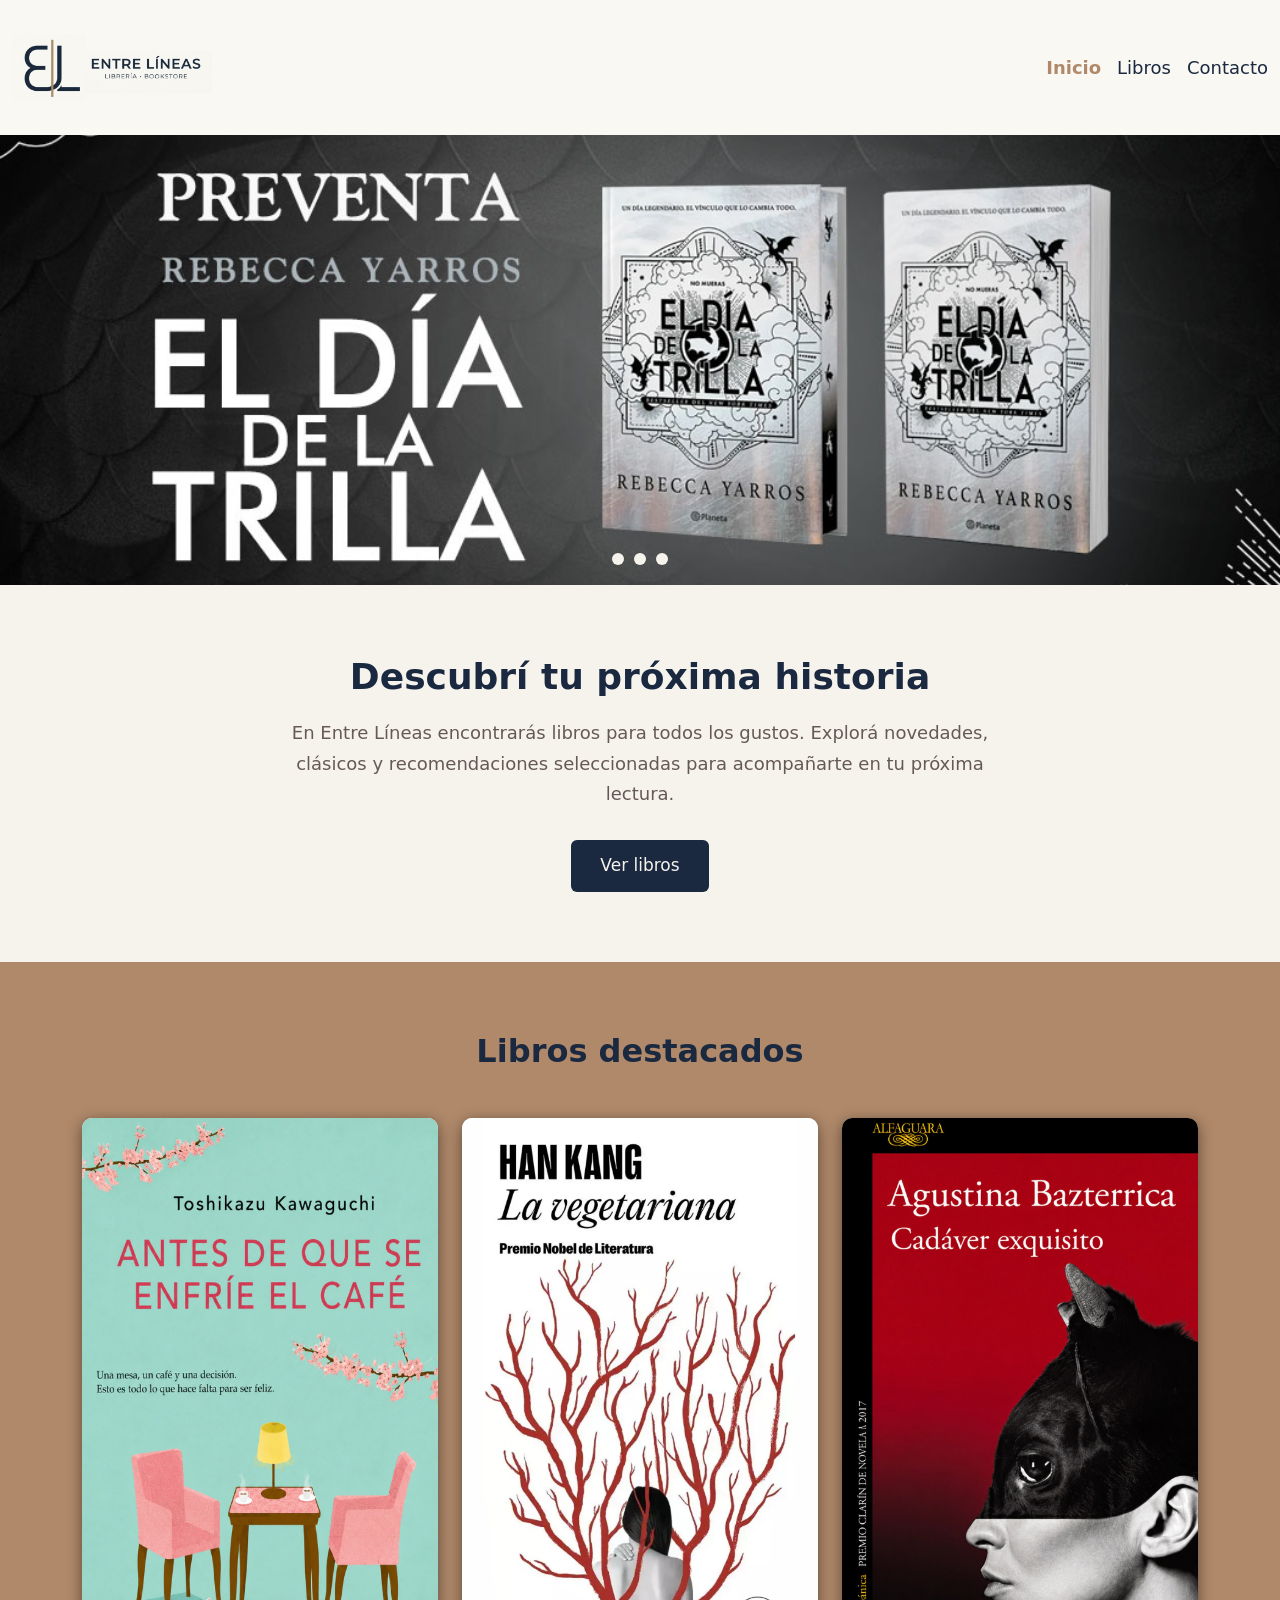
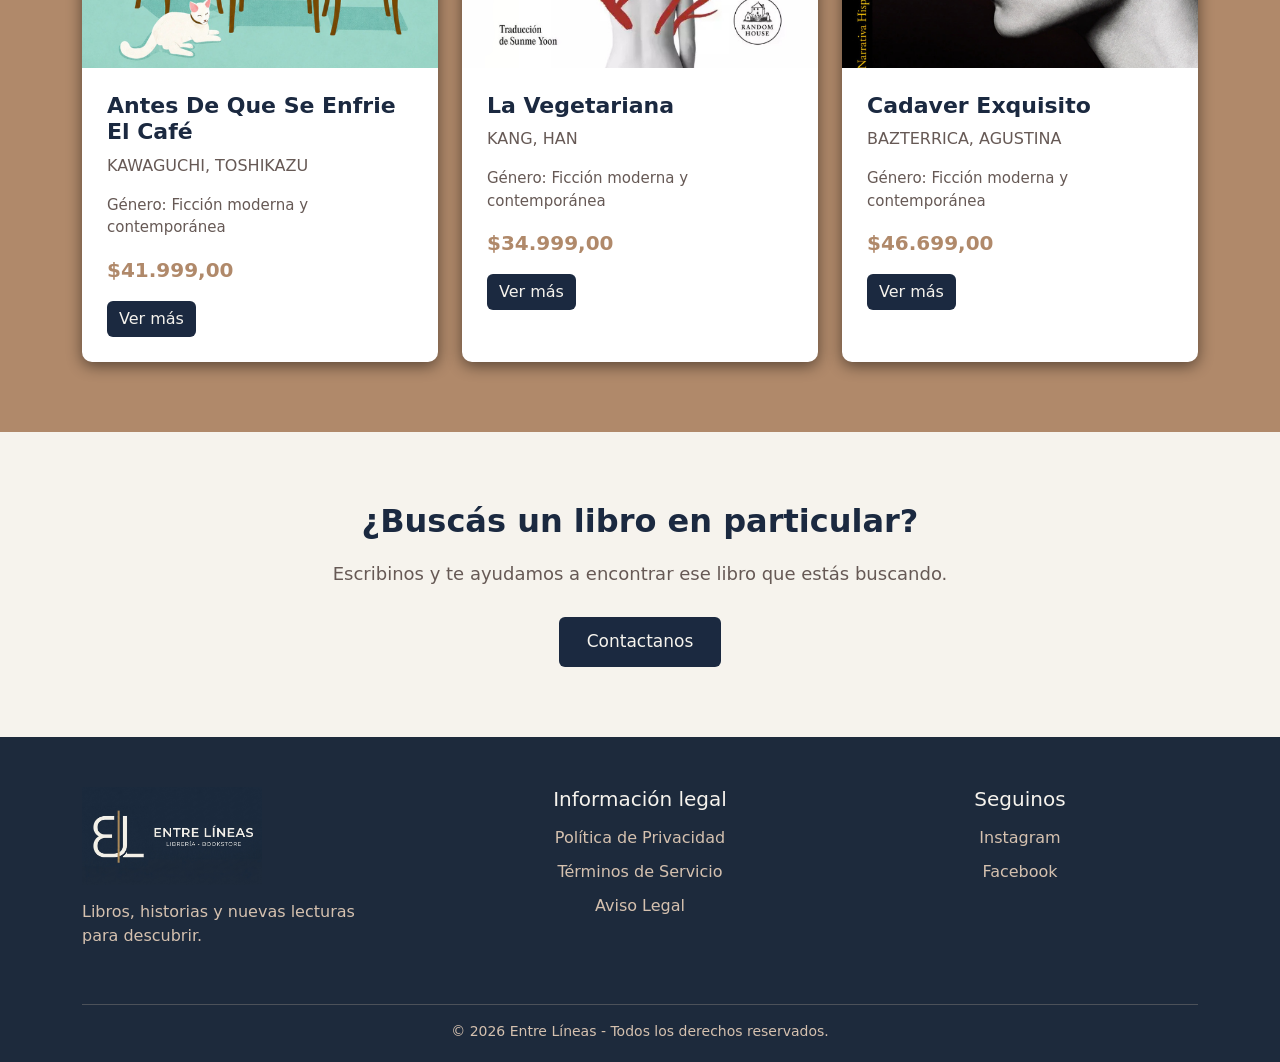
==== index.html @ 378c8877 "Creo la pagina de inicio" ====
<!DOCTYPE html>
<html lang="es_AR">
<head>
    <meta charset="UTF-8">
    <meta name="viewport" content="width=device-width, initial-scale=1.0">
    <meta name="author" content="Ana Paula Soler">
    <meta name="description" content="pagina web ficticia de venta de libros">
    <link rel="icon" type="image/png" href="./img/favicon.png">
    <link href="https://cdn.jsdelivr.net/npm/bootstrap@5.3.8/dist/css/bootstrap.min.css" rel="stylesheet" integrity="sha384-sRIl4kxILFvY47J16cr9ZwB07vP4J8+LH7qKQnuqkuIAvNWLzeN8tE5YBujZqJLB" crossorigin="anonymous">
    <link rel="stylesheet" href="./css/index.css">

    <title>Entre Líneas</title>
    
</head>

<body>
    <header>
<!-- NAVBAR -->
        <nav class="navbar bg-body-tertiary">

            <div class="container-fluid d-flex flex-column flex-md-row">

                <a class="navbar-brand" href="index.html">
                    <img src="./img/logo1.png"
                        alt="Logo Entre Líneas">
                </a>

                <ul class="navbar-nav flex-row gap-3">

                    <li class="nav-item">
                        <a class="nav-link active" aria-current="page" href="index.html">
                            Inicio
                        </a>
                    </li>

                    <li class="nav-item">
                        <a class="nav-link" href="paginas/libros.html">
                            Libros
                        </a>
                    </li>

                    <li class="nav-item">
                        <a class="nav-link" href="paginas/contacto.html">
                            Contacto
                        </a>
                    </li>
                </ul>
            </div>
        </nav>        
    </header>
    <main>
<!-- CAROUSEL -->
    <section class="carousel-libros">

        <input type="radio" name="carousel" id="slide1" checked>
        <input type="radio" name="carousel" id="slide2">
        <input type="radio" name="carousel" id="slide3">

        <div class="carousel-contenedor">

            <div class="carousel-slide slide-1">
                <img src="./img/publicidad1.jpg"
                     alt="Publicidad de libros">
            </div>

            <div class="carousel-slide slide-2">
                <img src="./img/publicidad2.png"
                     alt="Publicidad de editorial">
            </div>

            <div class="carousel-slide slide-3">
                <img src="./img/publicidad3.png"
                     alt="Novedades editoriales">
            </div>

        </div>

        <div class="carousel-indicadores">

            <label for="slide1"></label>
            <label for="slide2"></label>
            <label for="slide3"></label>

        </div>

    </section>
<!-- BIENVENIDA -->
    <section class="bienvenida">
    <div class="container text-center">

        <h1>Descubrí tu próxima historia</h1>

        <p>
            En Entre Líneas encontrarás libros para todos los gustos.
            Explorá novedades, clásicos y recomendaciones seleccionadas
            para acompañarte en tu próxima lectura.
        </p>

        <a class="btn btn-libros" href="paginas/libros.html">
            Ver libros
        </a>

    </div>
    </section>
<!-- CARDS -->
<section class="libros-destacados">

    <div class="container">

        <h2 class="text-center mb-5">
            Libros destacados
        </h2>

        <div class="row g-4">

            <div class="col-12 col-md-4">

                <div class="card libro-card h-100">

                    <img src="./img/libro1.png"
                         class="card-img-top"
                         alt="Portada del libro 1">

                    <div class="card-body">

                        <h3 class="card-title">
                            Antes De Que Se Enfrie El Café
                        </h3>

                        <p class="autor-libro">
                            KAWAGUCHI, TOSHIKAZU
                        </p>

                        <p class="genero-libro">
                            Género: Ficción moderna y contemporánea
                        </p>

                        <p class="precio-libro">
                            $41.999,00
                        </p>

                        <a href="paginas/libros.html"
                           class="btn btn-libro-card">
                            Ver más
                        </a>

                    </div>

                </div>

            </div>


            <div class="col-12 col-md-4">

                <div class="card libro-card h-100">

                    <img src="./img/libro2.png"
                         class="card-img-top"
                         alt="Portada del libro 2">

                    <div class="card-body">

                        <h3 class="card-title">
                            La Vegetariana
                        </h3>

                        <p class="autor-libro">
                            KANG, HAN
                        </p>

                        <p class="genero-libro">
                            Género: Ficción moderna y contemporánea
                        </p>

                        <p class="precio-libro">
                            $34.999,00
                        </p>

                        <a href="paginas/libros.html"
                           class="btn btn-libro-card">
                            Ver más
                        </a>

                    </div>

                </div>

            </div>


            <div class="col-12 col-md-4">

                <div class="card libro-card h-100">

                    <img src="./img/libro3.png"
                         class="card-img-top"
                         alt="Portada del libro 3">

                    <div class="card-body">

                        <h3 class="card-title">
                            Cadaver Exquisito
                        </h3>

                        <p class="autor-libro">
                            BAZTERRICA, AGUSTINA
                        </p>

                        <p class="genero-libro">
                            Género: Ficción moderna y contemporánea
                        </p>

                        <p class="precio-libro">
                            $46.699,00
                        </p>

                        <a href="paginas/libros.html"
                           class="btn btn-libro-card">
                            Ver más
                        </a>

                    </div>

                </div>

            </div>

        </div>

    </div>

</section>

<!-- CONTACTO -->

<section class="contacto-inicio">

    <div class="container text-center">

        <h2>¿Buscás un libro en particular?</h2>

        <p>
            Escribinos y te ayudamos a encontrar ese libro
            que estás buscando.
        </p>

        <a class="btn btn-contacto" href="paginas/contacto.html">
            Contactanos
        </a>

    </div>

</section>
 
</main>

<footer class="footer">

    <div class="container">

        <div class="row gy-4 align-items-start">

            <div class="col-12 col-md-4">

                <a href="index.html" class="footer-logo-link">
                    <img src="./img/logo2.jpg"
                         alt="Logo Entre Líneas"
                         class="footer-logo">
                </a>

                <p class="footer-descripcion">
                    Libros, historias y nuevas lecturas para descubrir.
                </p>

            </div>

            <div class="col-12 col-md-4">

                <h3>Información legal</h3>

                <ul class="footer-links">

                    <li>
                        <a href="#">
                            Política de Privacidad
                        </a>
                    </li>

                    <li>
                        <a href="#">
                            Términos de Servicio
                        </a>
                    </li>

                    <li>
                        <a href="#">
                            Aviso Legal
                        </a>
                    </li>

                </ul>

            </div>

            <div class="col-12 col-md-4 footer-redes">

                <h3>Seguinos</h3>

                <ul class="footer-links">

                    <li>
                        <a href="https://www.instagram.com/"
                           target="_blank">
                            Instagram
                        </a>
                    </li>

                    <li>
                        <a href="https://www.facebook.com/"
                           target="_blank">
                            Facebook
                        </a>
                    </li>

                </ul>

            </div>

        </div>

        <hr>

        <p class="footer-copyright text-center">
            © 2026 Entre Líneas - Todos los derechos reservados.
        </p>

    </div>

</footer>
</body>
</html>
---- css/index.css ----
/* Navbar */

.navbar {
    background-color: #f9f8f3 !important;
}

.navbar-brand img {
    width: 200px;
    height: auto;
}

.nav-link {
    color: #1B2940;
    font-size: 18px;
    font-weight: 500;
}

.nav-link:hover {
    color: #B0896A;
}

.nav-link.active {
    color: #B0896A !important;
    font-weight: 600;
}

/* Carousel */

.carousel-libros {
    width: 100%;
    overflow: hidden;
    position: relative;
}

.carousel-libros input {
    display: none;
}

.carousel-contenedor {
    display: flex;
    width: 300%;
    transition: transform 0.3s ease;
}

.carousel-slide {
    width: 33.333%;
}

.carousel-slide img {
    width: 100%;
    height: 450px;
    object-fit: cover;
    display: block;
}


/* Movimiento del Carousel */

#slide1:checked ~ .carousel-contenedor {
    transform: translateX(0);
}

#slide2:checked ~ .carousel-contenedor {
    transform: translateX(-33.333%);
}

#slide3:checked ~ .carousel-contenedor {
    transform: translateX(-66.666%);
}


/* Indicadores */

.carousel-indicadores {
    position: absolute;
    bottom: 20px;
    left: 50%;
    transform: translateX(-50%);

    display: flex;
    gap: 10px;
}

.carousel-indicadores label {
    width: 12px;
    height: 12px;

    background-color: #F6F3ED;
    border-radius: 50%;

    cursor: pointer;
    transition: background-color 0.3s ease;
}

.carousel-indicadores label:hover {
    background-color: #B0896A;
}

/* Bienvenida */

.bienvenida {
    background-color: #F6F3ED;
    padding: 70px 20px;
}

.bienvenida h1 {
    color: #1B2940;
    font-size: 36px;
    font-weight: 600;
    margin-bottom: 20px;
}

.bienvenida p {
    color: #665955;
    font-size: 18px;
    max-width: 700px;
    margin: 0 auto 30px;
    line-height: 1.7;
}

.btn-libros {
    background-color: #1B2940;
    color: #F6F3ED;
    padding: 12px 28px;
    font-size: 17px;
    border-radius: 6px;
    transition: 0.3s ease;
}

.btn-libros:hover {
    background-color: #B0896A;
    color: #F6F3ED;
}

/* Cards */

.libros-destacados {
    padding: 70px 20px;
    background-color: #B0896A;
}

.libros-destacados h2 {
    color: #1B2940;
    font-size: 32px;
    font-weight: 600;
}

.libro-card {
    border: none;
    border-radius: 10px;
    overflow: hidden;
    box-shadow: 0 4px 15px rgba(0, 0, 0, 0.49);

    transition: transform 0.3s ease,
                box-shadow 0.3s ease;
}

.libro-card:hover {
    transform: translateY(-8px);
    box-shadow: 0 8px 22px rgba(0, 0, 0, 0.16);
}

.libro-card img {
    width: 100%;
    height: 550px;
    object-fit: cover;
}

.libro-card .card-body {
    padding: 25px;
}

.libro-card .card-title {
    color: #1B2940;
    font-size: 22px;
    font-weight: 600;
}

.autor-libro {
    color: #665955;
    font-size: 16px;
}

.genero-libro {
    color: #665955;
    font-size: 15px;
}

.precio-libro {
    color: #B0896A;
    font-size: 20px;
    font-weight: 600;
}

.btn-libro-card {
    background-color: #1B2940;
    color: #F6F3ED;
    border: none;

    transition: background-color 0.3s ease;
}

.btn-libro-card:hover {
    background-color: #B0896A;
    color: #F6F3ED;
}

/* Contacto Inicio */

.contacto-inicio {
    background-color: #F6F3ED;
    padding: 70px 20px;   
}

.contacto-inicio h2 {
    color: #1B2940;
    font-size: 32px;
    font-weight: 600;
    margin-bottom: 20px;
}

.contacto-inicio p {
    color: #665955;
    font-size: 18px;
    max-width: 650px;
    margin: 0 auto 30px;
}

.btn-contacto {
    background-color: #1B2940;
    color: #F6F3ED;
    padding: 12px 28px;
    font-size: 17px;
    border: none;
    border-radius: 6px;

    transition: background-color 0.3s ease,
                transform 0.3s ease;
}

.btn-contacto:hover {
    background-color: #B0896A;
    color: #F6F3ED;
    transform: translateY(-3px);
}

/* Footer */

.footer {
    background-color: #1d2a3c;
    color: #F6F3ED;
    padding: 50px 20px 20px;
}

.footer-logo {
    width: 180px;
    height: auto;
    margin-bottom: 15px;
}

.footer-descripcion {
    color: #D5C1AF;
    font-size: 16px;
    max-width: 280px;
}

.footer h3 {
    color: #F6F3ED;
    font-size: 20px;
    margin-bottom: 15px;
    text-align: center;
}

.footer-links {
    list-style: none;
    padding: 0;
    margin: 0;
    text-align: center;
}

.footer-links li {
    margin-bottom: 10px;
}

.footer-links a {
    color: #D5C1AF;
    text-decoration: none;

    transition: color 0.3s ease;
}

.footer-links a:hover {
    color: #B0896A;
}

.footer hr {
    border-color: #D5C1AF;
    margin-top: 40px;
}

.footer-copyright {
    color: #D5C1AF;
    font-size: 14px;
    margin-bottom: 0;
}

.footer-logo-link {
    display: inline-block;
}

.footer-logo-link img {
    cursor: pointer;
}

.footer-redes {
    text-align: center;
}

@media (max-width: 939px) {

    .carousel-libros {
        display: none;
    }

}
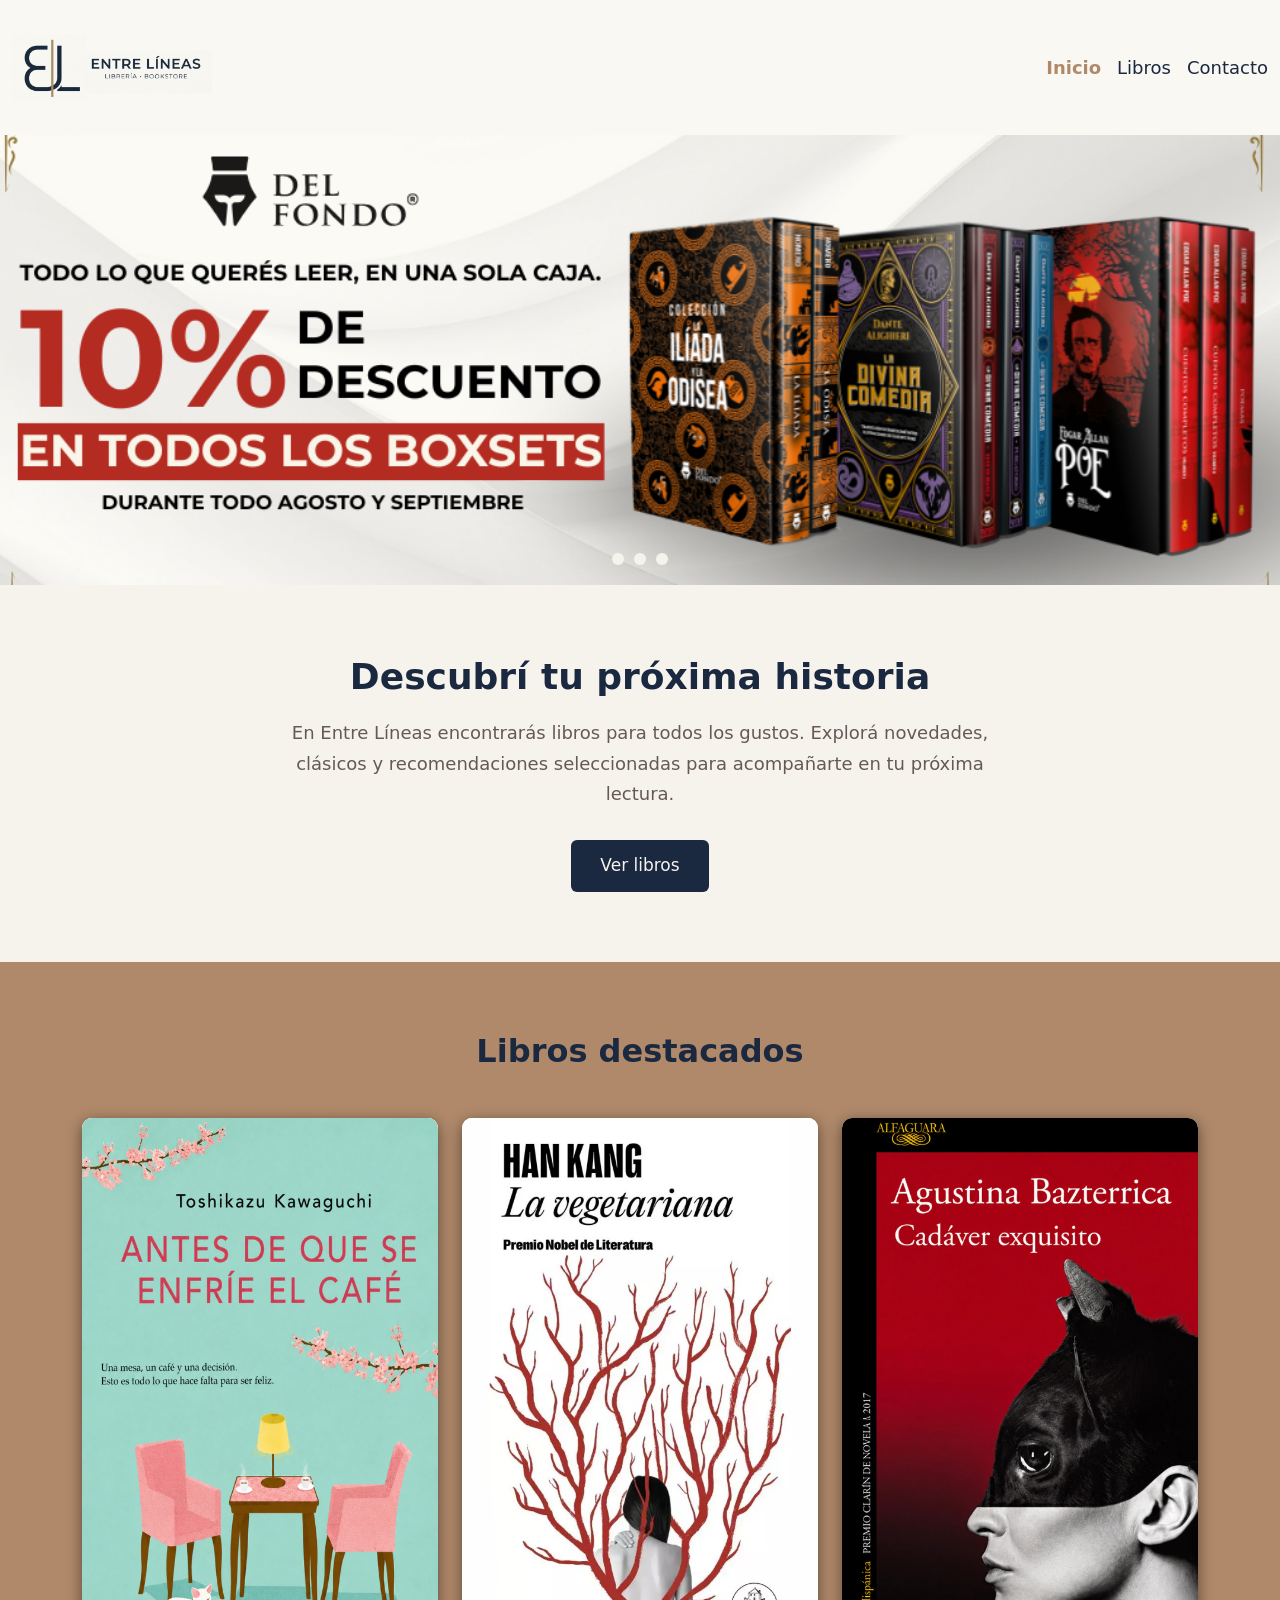
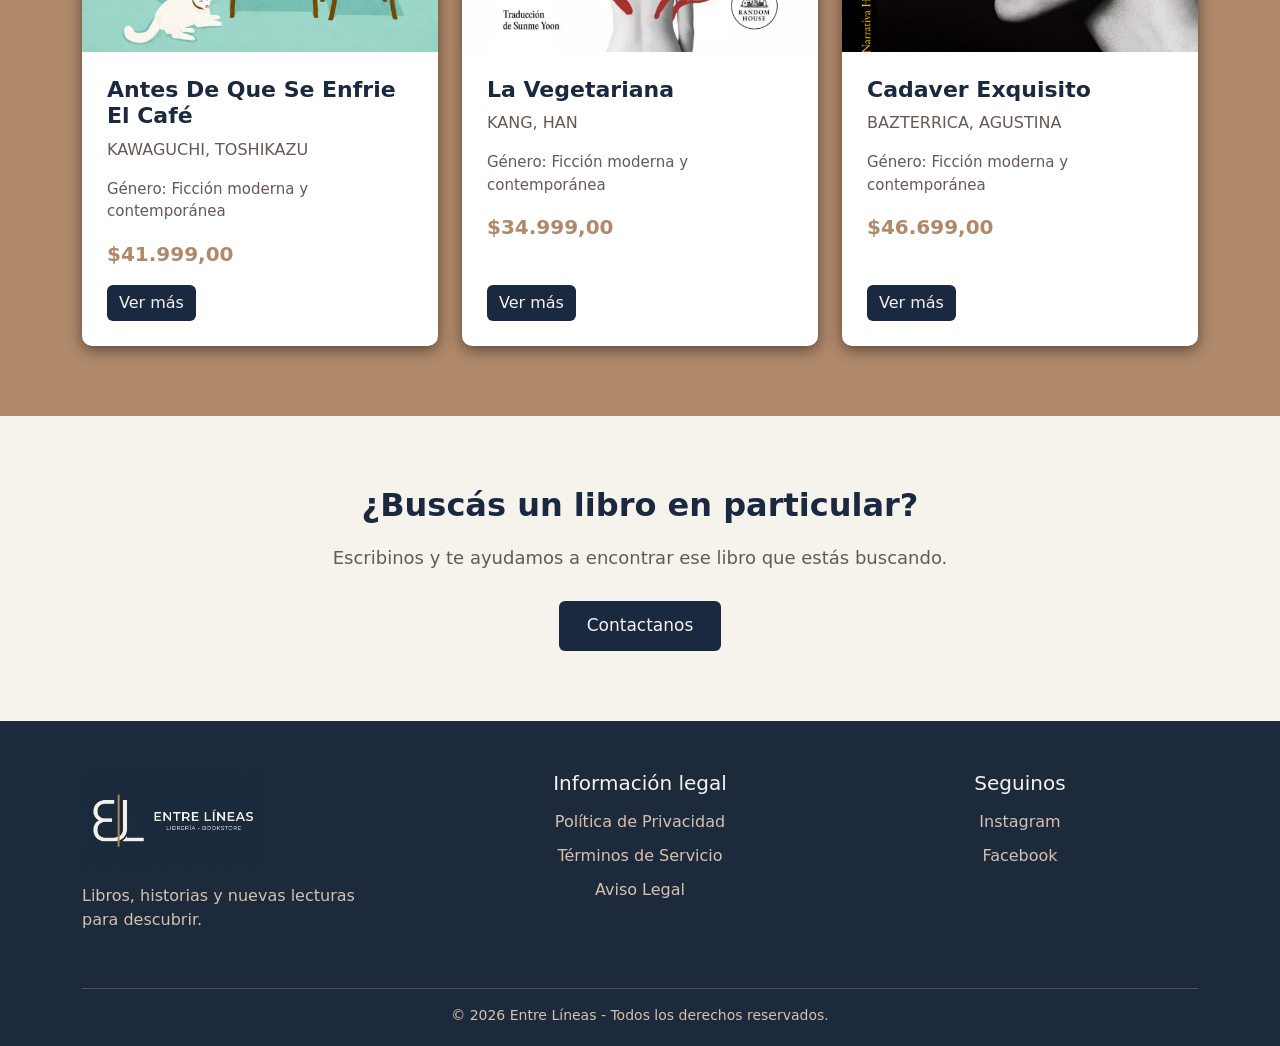
==== commit 08cdafa1: "Creo pagina 404" ====
--- a/index.html
+++ b/index.html
@@ -59,12 +59,12 @@
         <div class="carousel-contenedor">
 
             <div class="carousel-slide slide-1">
-                <img src="./img/publicidad1.jpg"
+                <img src="./img/publicidad1.png"
                      alt="Publicidad de libros">
             </div>
 
             <div class="carousel-slide slide-2">
-                <img src="./img/publicidad2.png"
+                <img src="./img/publicidad2.jpg"
                      alt="Publicidad de editorial">
             </div>
 
@@ -282,19 +282,19 @@
                 <ul class="footer-links">
 
                     <li>
-                        <a href="#">
+                        <a href="./paginas/pagina404.html">
                             Política de Privacidad
                         </a>
                     </li>
 
                     <li>
-                        <a href="#">
+                        <a href="./paginas/pagina404.html">
                             Términos de Servicio
                         </a>
                     </li>
 
                     <li>
-                        <a href="#">
+                        <a href="./paginas/pagina404.html">
                             Aviso Legal
                         </a>
                     </li>
--- a/css/index.css
+++ b/css/index.css
@@ -162,12 +162,16 @@
 
 .libro-card img {
     width: 100%;
-    height: 550px;
-    object-fit: cover;
+    aspect-ratio: 2 / 3;
+    object-fit: contain;
+    display: block;
+    background-color: #ffffff;
 }
 
 .libro-card .card-body {
     padding: 25px;
+    display: flex;
+    flex-direction: column;
 }
 
 .libro-card .card-title {
@@ -196,7 +200,8 @@
     background-color: #1B2940;
     color: #F6F3ED;
     border: none;
-
+    margin-top: auto;
+    align-self: flex-start;
     transition: background-color 0.3s ease;
 }
 
